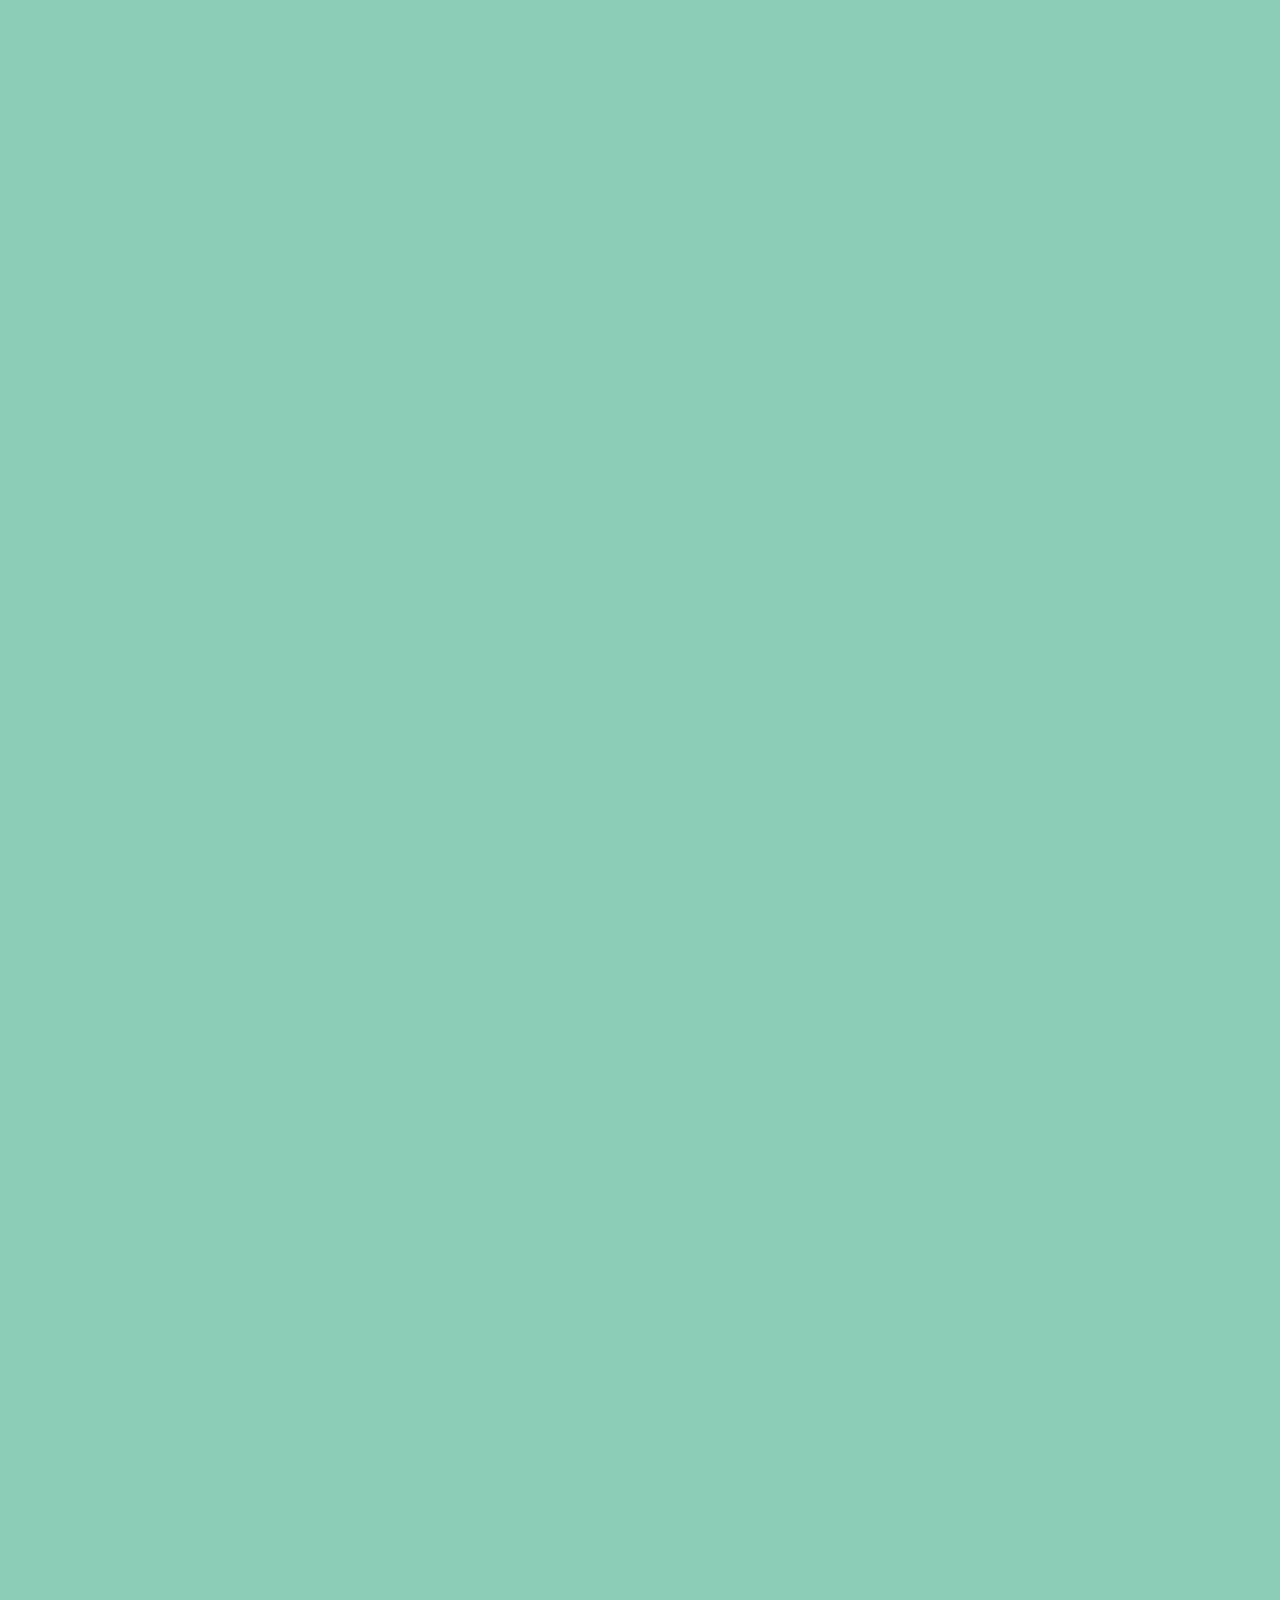
==== index.html @ 7b305b9e "Add files via upload" ====
<!DOCTYPE html>
<html lang="es">
<head>
  <meta charset="UTF-8">
  <meta name="viewport" content="width=device-width, initial-scale=1.0">
  <title>Té Quiero Pastelería</title>
  <meta name="description" content="Té Quiero Pastelería. Tortas, facturas y pastelería artesanal. Mirá nuestro menú, visitanos o escribinos por WhatsApp.">
  <meta name="theme-color" content="#8CCDB7">

  <!-- Estilos -->
  <link rel="stylesheet" href="css/styles.css">
</head>
<body>

  <!-- ======================================================
       INTRO: video del logo (se reproduce en cada carga)
       ====================================================== -->
  <div class="intro" id="intro" aria-hidden="true">
    <video class="intro__video" id="introVideo" muted playsinline preload="auto">
      <source src="assets/intro.mp4" type="video/mp4">
    </video>
  </div>

  <!-- ======================================================
       HEADER
       ====================================================== -->
  <header class="site-header" id="siteHeader">
    <div class="container site-header__inner">
      <a href="index.html" class="site-header__logo" aria-label="Té Quiero Pastelería, ir al inicio">
        <img src="assets/logo-header.png" alt="Té Quiero Pastelería">
      </a>

      <button class="nav-toggle" id="navToggle" aria-expanded="false" aria-controls="siteNav" aria-label="Abrir menú">
        <span class="nav-toggle__bar"></span>
        <span class="nav-toggle__bar"></span>
        <span class="nav-toggle__bar"></span>
      </button>

      <nav class="site-nav" id="siteNav" aria-label="Principal">
        <ul class="site-nav__list">
          <li><a href="index.html" class="site-nav__link">Inicio</a></li>
          <li><a href="menu.html" class="site-nav__link">Menú</a></li>
          <li><a href="#info" class="site-nav__link">Info</a></li>
          <li><a href="#ubicacion" class="site-nav__link">Ubicación</a></li>
          <li><a href="#contacto" class="site-nav__link">Contacto</a></li>
        </ul>
      </nav>
    </div>
  </header>

  <main>

    <!-- ======================================================
         INICIO
         ====================================================== -->
    <section class="hero reveal" id="inicio">
      <div class="container hero__inner">
        <img class="hero__logo" src="assets/logo-header.png" alt="Té Quiero Pastelería">
        <p class="hero__text">
          [Frase de bienvenida o slogan de la pastelería]
        </p>
        <div class="hero__actions">
          <a class="btn btn--primary" href="menu.html">Ver menú</a>
          <a class="btn btn--ghost" href="https://wa.me/5491136860671" target="_blank" rel="noopener">
            Pedí por WhatsApp
          </a>
        </div>
      </div>
    </section>

    <!-- ======================================================
         INFO
         ====================================================== -->
    <section class="section reveal" id="info">
      <div class="container">
        <h2 class="section__title">[Título de la sección Info]</h2>
        <p class="section__text">
          [Texto descriptivo: qué hacen, especialidades, historia.]
        </p>

        <div class="schedule">
          <h3 class="schedule__title">Horarios</h3>
          <ul class="schedule__list">
            <li><span>Lunes a viernes</span><span>[00:00 a 00:00]</span></li>
            <li><span>Sábados</span><span>[00:00 a 00:00]</span></li>
            <li><span>Domingos</span><span>[00:00 a 00:00]</span></li>
          </ul>
        </div>
      </div>
    </section>

    <!-- ======================================================
         UBICACIÓN
         ====================================================== -->
    <section class="section section--alt reveal" id="ubicacion">
      <div class="container">
        <h2 class="section__title">Ubicación</h2>
        <p class="section__text">
          [Dirección escrita, por ejemplo: Calle 000, Quilmes, Buenos Aires]
        </p>
        <a class="btn btn--primary"
           href="https://www.google.com/maps/place/T%C3%A9+Quiero/@-34.8067363,-58.2784819,16.75z/data=!3m1!5s0x95a329601a4ecad9:0x8eed13e575cde13f!4m14!1m7!3m6!1s0x95a3295f7c7ccfc9:0x5fe5d638825499c7!2sRojo+Bar!8m2!3d-34.8037948!4d-58.280502!16s%2Fg%2F1yfdr06fd!3m5!1s0x95a329601c0f245d:0x686f7a192fe13fee!8m2!3d-34.8077869!4d-58.2797511!16s%2Fg%2F11b88ljzsv?entry=ttu&g_ep=EgoyMDI2MTAxMy4wIKXMDSoASAFQAw%3D%3D"
           target="_blank" rel="noopener">
          Cómo llegar
        </a>
      </div>
    </section>

    <!-- ======================================================
         CONTACTO
         ====================================================== -->
    <section class="section reveal" id="contacto">
      <div class="container">
        <h2 class="section__title">Contacto</h2>
        <div class="contact">
          <a class="contact__item" href="https://wa.me/5491136860671" target="_blank" rel="noopener">
            <span class="contact__label">WhatsApp</span>
            <span class="contact__value">+54 9 11 3686-0671</span>
          </a>
          <a class="contact__item" href="https://www.instagram.com/tequieropasteleria" target="_blank" rel="noopener">
            <span class="contact__label">Instagram</span>
            <span class="contact__value">@tequieropasteleria</span>
          </a>
        </div>
      </div>
    </section>

  </main>

  <!-- ======================================================
       FOOTER
       ====================================================== -->
  <footer class="site-footer">
    <div class="container site-footer__inner">
      <img class="site-footer__logo" src="assets/logo-header.png" alt="Té Quiero Pastelería">
      <p class="site-footer__text">&copy; <span id="year"></span> Té Quiero Pastelería. Todos los derechos reservados.</p>
    </div>
  </footer>

  <!-- Intro, header, revelado y menú móvil -->
  <script src="js/main.js"></script>
</body>
</html>
---- css/styles.css ----
/* =========================================================
   Té Quiero Pastelería - Estilos
   ========================================================= */

/* ---------- Variables ---------- */
:root {
  --color-bg: #8CCDB7;          /* verde menta (aprox. de la paleta, ajustar) */
  --color-bg-alt: #80BCA8;     /* variante más oscura para secciones alternas */
  --color-text: #FFFFFF;
  --color-text-soft: rgba(255, 255, 255, 0.85);
  --color-accent: #FFFFFF;
  --color-shadow: rgba(0, 0, 0, 0.12);

  --font-base: "Helvetica Neue", Helvetica, Arial, sans-serif;

  --radius: 14px;
  --container: 1100px;
  --header-h: 84px;

  --ease: cubic-bezier(0.22, 0.61, 0.36, 1);
}

/* ---------- Base ---------- */
*,
*::before,
*::after {
  box-sizing: border-box;
}

html {
  scroll-behavior: smooth;
  -webkit-text-size-adjust: 100%;
}

/* Mientras corre la intro, no se puede scrollear */
html.is-loading,
html.is-loading body {
  overflow: hidden;
  height: 100%;
}

body {
  margin: 0;
  font-family: var(--font-base);
  font-size: 1rem;
  line-height: 1.6;
  color: var(--color-text);
  background-color: var(--color-bg);
  -webkit-font-smoothing: antialiased;
}

img {
  display: block;
  max-width: 100%;
  height: auto;
}

a {
  color: inherit;
}

h1, h2, h3 {
  margin: 0 0 0.5em;
  line-height: 1.2;
  font-weight: 600;
}

p {
  margin: 0 0 1em;
}

.container {
  width: 100%;
  max-width: var(--container);
  margin: 0 auto;
  padding: 0 24px;
}

/* ---------- Intro (video del logo) ---------- */
.intro {
  position: fixed;
  inset: 0;
  z-index: 1000;
  display: flex;
  align-items: center;
  justify-content: center;
  background-color: var(--color-bg);   /* mismo color que el video */
  transition: opacity 0.8s var(--ease), visibility 0.8s;
}

.intro--hidden {
  opacity: 0;
  visibility: hidden;
  pointer-events: none;
}

.intro__video {
  width: 100%;
  height: 100%;
  object-fit: contain;     /* no recorta el logo en ningún celular */
  display: block;
}

/* ---------- Header ---------- */
.site-header {
  position: fixed;
  top: 0;
  left: 0;
  right: 0;
  z-index: 100;
  height: var(--header-h);
  background-color: rgba(140, 205, 183, 0.92);
  backdrop-filter: blur(6px);
  -webkit-backdrop-filter: blur(6px);
  transition: box-shadow 0.3s var(--ease);
  opacity: 0;
  transform: translateY(-100%);
  transition: opacity 0.6s var(--ease), transform 0.6s var(--ease), box-shadow 0.3s var(--ease);
}

.site-header.is-visible {
  opacity: 1;
  transform: translateY(0);
}

.site-header.is-scrolled {
  box-shadow: 0 2px 16px var(--color-shadow);
}

.site-header__inner {
  height: 100%;
  display: flex;
  align-items: center;
  justify-content: space-between;
}

.site-header__logo img {
  height: 48px;
  width: auto;
}

/* ---------- Navegación ---------- */
.site-nav__list {
  list-style: none;
  margin: 0;
  padding: 0;
  display: flex;
  gap: 28px;
}

.site-nav__link {
  text-decoration: none;
  font-weight: 500;
  letter-spacing: 0.04em;
  padding: 6px 0;
  position: relative;
}

.site-nav__link::after {
  content: "";
  position: absolute;
  left: 0;
  bottom: 0;
  width: 0;
  height: 2px;
  background: var(--color-accent);
  transition: width 0.3s var(--ease);
}

.site-nav__link:hover::after,
.site-nav__link:focus-visible::after {
  width: 100%;
}

/* Botón hamburguesa (oculto en desktop) */
.nav-toggle {
  display: none;
  background: none;
  border: 0;
  padding: 8px;
  cursor: pointer;
  flex-direction: column;
  gap: 5px;
}

.nav-toggle__bar {
  display: block;
  width: 26px;
  height: 2px;
  background: var(--color-text);
  transition: transform 0.3s var(--ease), opacity 0.3s var(--ease);
}

.nav-toggle[aria-expanded="true"] .nav-toggle__bar:nth-child(1) {
  transform: translateY(7px) rotate(45deg);
}
.nav-toggle[aria-expanded="true"] .nav-toggle__bar:nth-child(2) {
  opacity: 0;
}
.nav-toggle[aria-expanded="true"] .nav-toggle__bar:nth-child(3) {
  transform: translateY(-7px) rotate(-45deg);
}

/* ---------- Main ---------- */
main {
  padding-top: var(--header-h);
}

/* ---------- Hero ---------- */
.hero {
  min-height: calc(100vh - var(--header-h));
  display: flex;
  align-items: center;
  justify-content: center;
  text-align: center;
  padding: 60px 0;
}

.hero__inner {
  display: flex;
  flex-direction: column;
  align-items: center;
  gap: 24px;
}

.hero__logo {
  width: min(560px, 85vw);
  height: auto;
}

.hero__text {
  font-size: 1.2rem;
  color: var(--color-text-soft);
  max-width: 540px;
  margin: 0;
}

.hero__actions {
  display: flex;
  flex-wrap: wrap;
  justify-content: center;
  gap: 14px;
  margin-top: 8px;
}

/* ---------- Botones ---------- */
.btn {
  display: inline-block;
  padding: 14px 28px;
  border-radius: 999px;
  font-weight: 600;
  letter-spacing: 0.03em;
  text-decoration: none;
  transition: transform 0.2s var(--ease), background-color 0.2s var(--ease), color 0.2s var(--ease);
}

.btn:hover,
.btn:focus-visible {
  transform: translateY(-2px);
}

.btn--primary {
  background-color: var(--color-text);
  color: var(--color-bg-alt);
  box-shadow: 0 6px 18px var(--color-shadow);
}

.btn--ghost {
  border: 2px solid var(--color-text);
  color: var(--color-text);
}

.btn--ghost:hover,
.btn--ghost:focus-visible {
  background-color: var(--color-text);
  color: var(--color-bg-alt);
}

/* ---------- Secciones ---------- */
.section {
  padding: 96px 0;
  text-align: center;
}

.section--alt {
  background-color: var(--color-bg-alt);
}

.section__title {
  font-size: clamp(1.9rem, 4vw, 2.6rem);
  letter-spacing: 0.02em;
}

.section__text {
  max-width: 640px;
  margin: 0 auto 40px;
  color: var(--color-text-soft);
  font-size: 1.1rem;
}

/* ---------- Cards ---------- */
.cards {
  display: grid;
  grid-template-columns: repeat(auto-fit, minmax(240px, 1fr));
  gap: 24px;
  margin-bottom: 64px;
}

.card {
  background-color: rgba(255, 255, 255, 0.14);
  border: 1px solid rgba(255, 255, 255, 0.35);
  border-radius: var(--radius);
  padding: 32px 24px;
  text-align: left;
  transition: transform 0.3s var(--ease), background-color 0.3s var(--ease);
}

.card:hover {
  transform: translateY(-4px);
  background-color: rgba(255, 255, 255, 0.22);
}

.card__title {
  font-size: 1.25rem;
}

.card__text {
  margin: 0;
  color: var(--color-text-soft);
}

/* ---------- Horarios ---------- */
.schedule {
  max-width: 460px;
  margin: 0 auto;
}

.schedule__title {
  font-size: 1.4rem;
  margin-bottom: 16px;
}

.schedule__list {
  list-style: none;
  margin: 0;
  padding: 0;
  border-top: 1px solid rgba(255, 255, 255, 0.4);
}

.schedule__list li {
  display: flex;
  justify-content: space-between;
  gap: 16px;
  padding: 12px 0;
  border-bottom: 1px solid rgba(255, 255, 255, 0.4);
}

/* ---------- Contacto ---------- */
.contact {
  display: flex;
  flex-wrap: wrap;
  justify-content: center;
  gap: 20px;
}

.contact__item {
  display: flex;
  flex-direction: column;
  min-width: 240px;
  padding: 24px 32px;
  border-radius: var(--radius);
  background-color: var(--color-text);
  color: var(--color-bg-alt);
  text-decoration: none;
  box-shadow: 0 6px 18px var(--color-shadow);
  transition: transform 0.2s var(--ease);
}

.contact__item:hover,
.contact__item:focus-visible {
  transform: translateY(-3px);
}

.contact__label {
  font-size: 0.8rem;
  letter-spacing: 0.15em;
  text-transform: uppercase;
  opacity: 0.7;
}

.contact__value {
  font-size: 1.15rem;
  font-weight: 600;
}

/* ---------- Footer ---------- */
.site-footer {
  padding: 48px 0;
  background-color: var(--color-bg-alt);
  text-align: center;
}

.site-footer__inner {
  display: flex;
  flex-direction: column;
  align-items: center;
  gap: 16px;
}

.site-footer__logo {
  width: 180px;
  height: auto;
}

.site-footer__text {
  margin: 0;
  font-size: 0.9rem;
  color: var(--color-text-soft);
}

/* ---------- Revelado al scrollear ---------- */
.reveal {
  opacity: 0;
  transform: translateY(28px);
  transition: opacity 0.8s var(--ease), transform 0.8s var(--ease);
}

.reveal.is-visible {
  opacity: 1;
  transform: translateY(0);
}

/* ---------- Responsive ---------- */
@media (max-width: 820px) {
  .nav-toggle {
    display: flex;
  }

  .site-nav {
    position: absolute;
    top: var(--header-h);
    left: 0;
    right: 0;
    background-color: var(--color-bg-alt);
    box-shadow: 0 10px 24px var(--color-shadow);
    max-height: 0;
    overflow: hidden;
    transition: max-height 0.4s var(--ease);
  }

  .site-nav.is-open {
    max-height: 320px;
  }

  .site-nav__list {
    flex-direction: column;
    gap: 0;
    padding: 8px 0;
  }

  .site-nav__link {
    display: block;
    padding: 16px 24px;
  }

  .site-nav__link::after {
    display: none;
  }
}

@media (max-width: 600px) {
  :root {
    --header-h: 72px;
  }

  .site-header__logo img {
    height: 40px;
  }

  .section {
    padding: 72px 0;
  }

  .hero__text {
    font-size: 1.05rem;
  }

  .schedule__list li {
    font-size: 0.95rem;
  }
}

/* ---------- Movimiento reducido ---------- */
@media (prefers-reduced-motion: reduce) {
  html {
    scroll-behavior: auto;
  }

  *,
  *::before,
  *::after {
    transition-duration: 0.01ms !important;
    animation-duration: 0.01ms !important;
  }
}
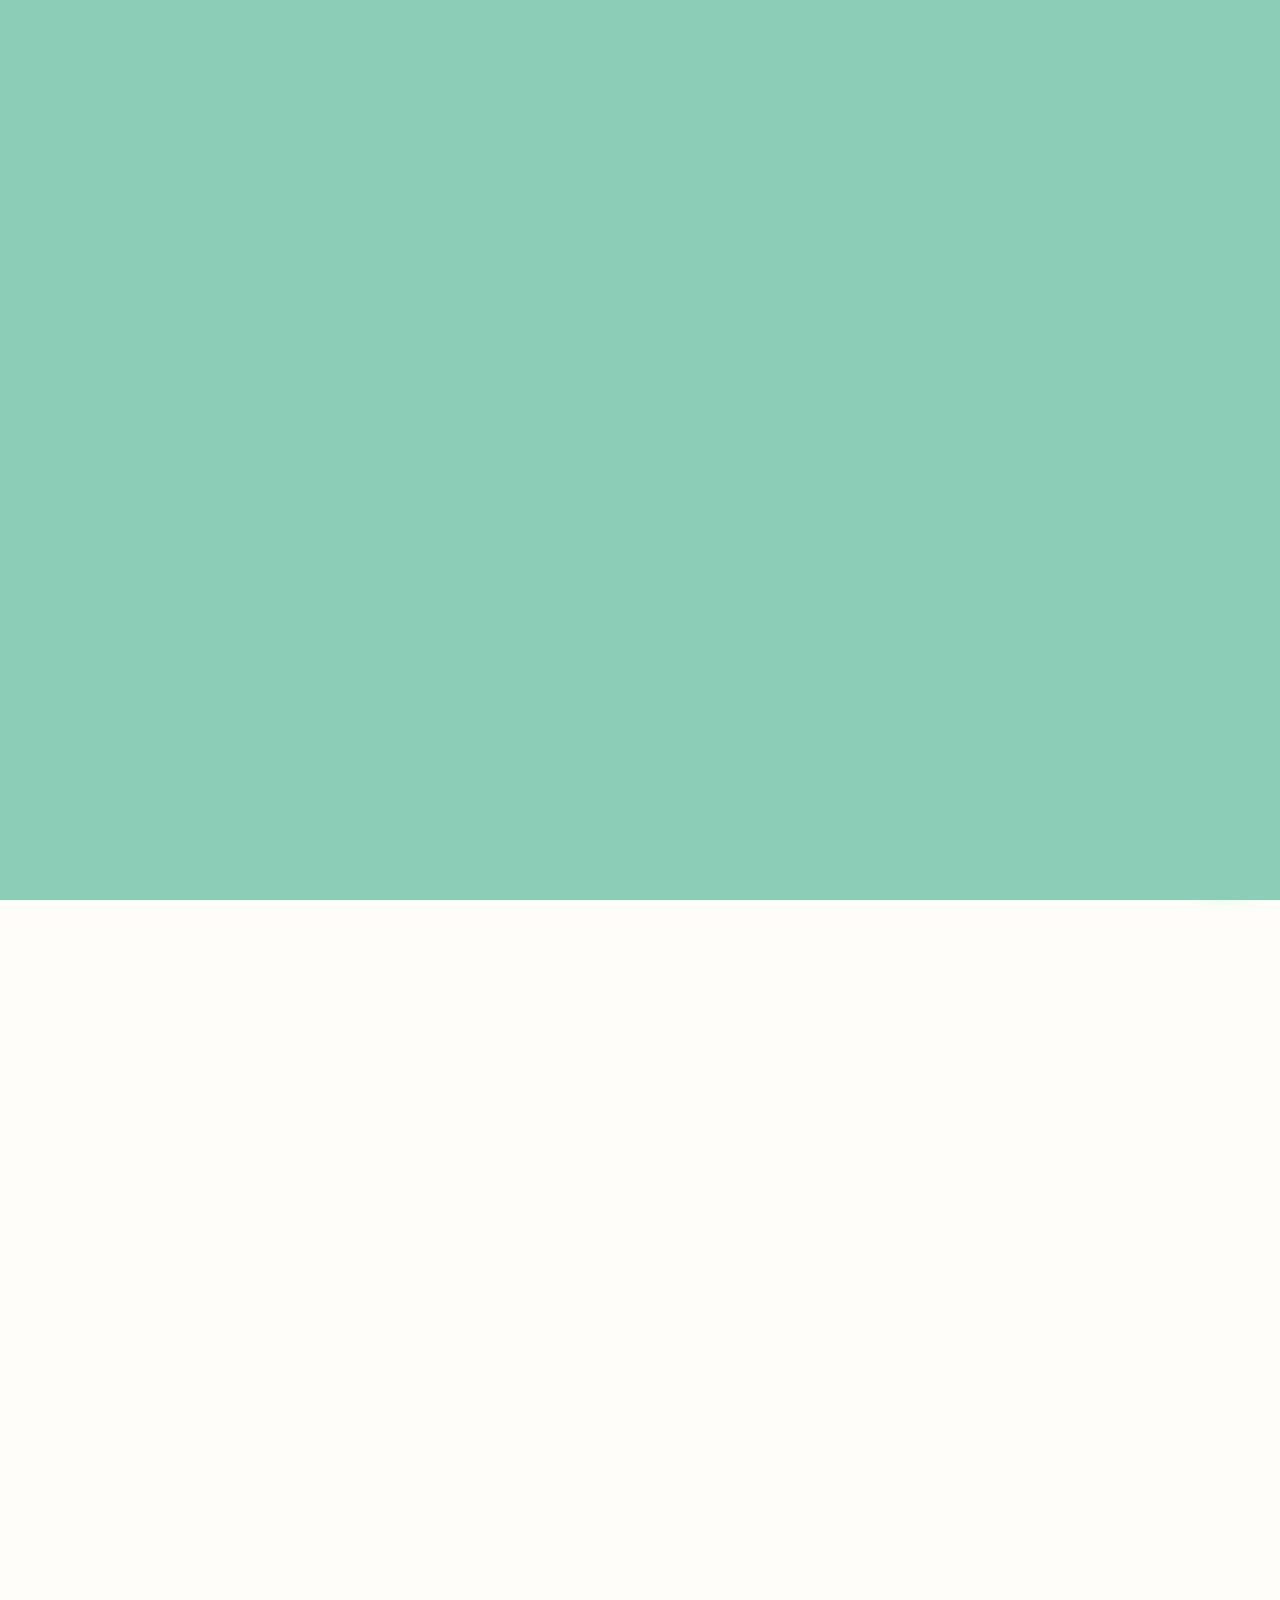
==== commit 578c85e0: "Add files via upload" ====
--- a/index.html
+++ b/index.html
@@ -3,9 +3,14 @@
 <head>
   <meta charset="UTF-8">
   <meta name="viewport" content="width=device-width, initial-scale=1.0">
-  <title>Té Quiero Pastelería</title>
-  <meta name="description" content="Té Quiero Pastelería. Tortas, facturas y pastelería artesanal. Mirá nuestro menú, visitanos o escribinos por WhatsApp.">
-  <meta name="theme-color" content="#8CCDB7">
+  <title>Té Quiero Pastelería y Cafetería | Florencio Varela</title>
+  <meta name="description" content="Té Quiero, pastelería y cafetería de autor en Calle 25 de Mayo 3066, Florencio Varela. Mirá nuestro menú, horarios y cómo llegar.">
+  <meta name="theme-color" content="#faf7f2">
+
+  <!-- Tipografías: Playfair Display (títulos) e Inter (textos y precios) -->
+  <link rel="preconnect" href="https://fonts.googleapis.com">
+  <link rel="preconnect" href="https://fonts.gstatic.com" crossorigin>
+  <link href="https://fonts.googleapis.com/css2?family=Inter:wght@400;500;600;700&family=Playfair+Display:ital,wght@0,500;0,600;1,500&display=swap" rel="stylesheet">
 
   <!-- Estilos -->
   <link rel="stylesheet" href="css/styles.css">
@@ -27,7 +32,7 @@
   <header class="site-header" id="siteHeader">
     <div class="container site-header__inner">
       <a href="index.html" class="site-header__logo" aria-label="Té Quiero Pastelería, ir al inicio">
-        <img src="assets/logo-header.png" alt="Té Quiero Pastelería">
+        <img src="assets/logo-white.png" alt="Té Quiero Pastelería">
       </a>
 
       <button class="nav-toggle" id="navToggle" aria-expanded="false" aria-controls="siteNav" aria-label="Abrir menú">
@@ -38,9 +43,9 @@
 
       <nav class="site-nav" id="siteNav" aria-label="Principal">
         <ul class="site-nav__list">
-          <li><a href="index.html" class="site-nav__link">Inicio</a></li>
+          <li><a href="index.html" class="site-nav__link" aria-current="page">Inicio</a></li>
           <li><a href="menu.html" class="site-nav__link">Menú</a></li>
-          <li><a href="#info" class="site-nav__link">Info</a></li>
+          <li><a href="#info" class="site-nav__link">Horarios</a></li>
           <li><a href="#ubicacion" class="site-nav__link">Ubicación</a></li>
           <li><a href="#contacto" class="site-nav__link">Contacto</a></li>
         </ul>
@@ -55,10 +60,8 @@
          ====================================================== -->
     <section class="hero reveal" id="inicio">
       <div class="container hero__inner">
-        <img class="hero__logo" src="assets/logo-header.png" alt="Té Quiero Pastelería">
-        <p class="hero__text">
-          [Frase de bienvenida o slogan de la pastelería]
-        </p>
+        <img class="hero__logo" src="assets/logo-white.png" alt="Té Quiero Pastelería">
+        <p class="hero__text">Hecho a mano, todos los días</p>
         <div class="hero__actions">
           <a class="btn btn--primary" href="menu.html">Ver menú</a>
           <a class="btn btn--ghost" href="https://wa.me/5491136860671" target="_blank" rel="noopener">
@@ -69,21 +72,21 @@
     </section>
 
     <!-- ======================================================
-         INFO
+         HORARIOS
          ====================================================== -->
-    <section class="section reveal" id="info">
+    <section class="section section--alt reveal" id="info">
       <div class="container">
-        <h2 class="section__title">[Título de la sección Info]</h2>
+        <span class="section__kicker">Visitanos</span>
+        <h2 class="section__title">Te esperamos</h2>
         <p class="section__text">
-          [Texto descriptivo: qué hacen, especialidades, historia.]
+          Pastelería y cafetería de autor en Florencio Varela.
         </p>
 
         <div class="schedule">
           <h3 class="schedule__title">Horarios</h3>
           <ul class="schedule__list">
-            <li><span>Lunes a viernes</span><span>[00:00 a 00:00]</span></li>
-            <li><span>Sábados</span><span>[00:00 a 00:00]</span></li>
-            <li><span>Domingos</span><span>[00:00 a 00:00]</span></li>
+            <li><span>Lunes a sábado</span><span>9 a 21 hs</span></li>
+            <li><span>Domingos</span><span>16 a 21 hs</span></li>
           </ul>
         </div>
       </div>
@@ -92,12 +95,24 @@
     <!-- ======================================================
          UBICACIÓN
          ====================================================== -->
-    <section class="section section--alt reveal" id="ubicacion">
+    <section class="section reveal" id="ubicacion">
       <div class="container">
-        <h2 class="section__title">Ubicación</h2>
-        <p class="section__text">
-          [Dirección escrita, por ejemplo: Calle 000, Quilmes, Buenos Aires]
+        <span class="section__kicker">Ubicación</span>
+        <h2 class="section__title">Dónde estamos</h2>
+        <p class="section__text direccion-texto">
+          <span class="direccion">Calle 25 de Mayo 3066</span><br>
+          Florencio Varela, Buenos Aires, Argentina
         </p>
+
+        <div class="map">
+          <iframe
+            src="https://www.google.com/maps/place/T%C3%A9+Quiero/@-34.8067363,-58.2784819,16.75z/data=!3m1!5s0x95a329601a4ecad9:0x8eed13e575cde13f!4m14!1m7!3m6!1s0x95a3295f7c7ccfc9:0x5fe5d638825499c7!2sRojo+Bar!8m2!3d-34.8037948!4d-58.280502!16s%2Fg%2F1yfdr06fd!3m5!1s0x95a329601c0f245d:0x686f7a192fe13fee!8m2!3d-34.8077869!4d-58.2797511!16s%2Fg%2F11b88ljzsv?entry=ttu&g_ep=EgoyMDI2MTAxMy4wIKXMDSoASAFQAw%3D%3D"
+            title="Mapa de Té Quiero Pastelería"
+            loading="lazy"
+            referrerpolicy="no-referrer-when-downgrade"
+            allowfullscreen></iframe>
+        </div>
+
         <a class="btn btn--primary"
            href="https://www.google.com/maps/place/T%C3%A9+Quiero/@-34.8067363,-58.2784819,16.75z/data=!3m1!5s0x95a329601a4ecad9:0x8eed13e575cde13f!4m14!1m7!3m6!1s0x95a3295f7c7ccfc9:0x5fe5d638825499c7!2sRojo+Bar!8m2!3d-34.8037948!4d-58.280502!16s%2Fg%2F1yfdr06fd!3m5!1s0x95a329601c0f245d:0x686f7a192fe13fee!8m2!3d-34.8077869!4d-58.2797511!16s%2Fg%2F11b88ljzsv?entry=ttu&g_ep=EgoyMDI2MTAxMy4wIKXMDSoASAFQAw%3D%3D"
            target="_blank" rel="noopener">
@@ -109,15 +124,23 @@
     <!-- ======================================================
          CONTACTO
          ====================================================== -->
-    <section class="section reveal" id="contacto">
+    <section class="section section--mint reveal" id="contacto">
       <div class="container">
+        <span class="section__kicker">Hablemos</span>
         <h2 class="section__title">Contacto</h2>
+        <p class="section__text">
+          Escribinos para pedidos o consultas.
+        </p>
         <div class="contact">
-          <a class="contact__item" href="https://wa.me/5491136860671" target="_blank" rel="noopener">
+          <a class="contact__item contact__item--wsp" href="https://wa.me/5491136860671" target="_blank" rel="noopener">
             <span class="contact__label">WhatsApp</span>
             <span class="contact__value">+54 9 11 3686-0671</span>
           </a>
-          <a class="contact__item" href="https://www.instagram.com/tequieropasteleria" target="_blank" rel="noopener">
+          <a class="contact__item" href="tel:+541139779762">
+            <span class="contact__label">Teléfono fijo</span>
+            <span class="contact__value">3977-9762</span>
+          </a>
+          <a class="contact__item" href="https://www.instagram.com/tequieropasteleria?igsh=MWNyOG1oaXk3Mml3Zw%3D%3D" target="_blank" rel="noopener">
             <span class="contact__label">Instagram</span>
             <span class="contact__value">@tequieropasteleria</span>
           </a>
@@ -132,10 +155,16 @@
        ====================================================== -->
   <footer class="site-footer">
     <div class="container site-footer__inner">
-      <img class="site-footer__logo" src="assets/logo-header.png" alt="Té Quiero Pastelería">
+      <img class="site-footer__logo" src="assets/logo-white.png" alt="Té Quiero Pastelería">
       <p class="site-footer__text">&copy; <span id="year"></span> Té Quiero Pastelería. Todos los derechos reservados.</p>
     </div>
   </footer>
+
+  <!-- Botón flotante de WhatsApp -->
+  <a class="wsp-flotante" href="https://wa.me/5491136860671" target="_blank" rel="noopener" aria-label="Escribinos por WhatsApp">
+    <svg viewBox="0 0 448 512" aria-hidden="true"><path d="M380.9 97.1C339 55.1 283.2 32 223.9 32c-122.4 0-222 99.6-222 222 0 39.1 10.2 77.3 29.6 111L0 480l117.7-30.9c32.4 17.7 68.9 27 106.1 27h.1c122.3 0 224.1-99.6 224.1-222 0-59.3-25.2-115-67.1-157zm-157 341.6c-33.2 0-65.7-8.9-94-25.7l-6.7-4-69.8 18.3L72 359.2l-4.4-7c-18.5-29.4-28.2-63.3-28.2-98.2 0-101.7 82.8-184.5 184.6-184.5 49.3 0 95.6 19.2 130.4 54.1 34.8 34.9 56.2 81.2 56.1 130.5 0 101.8-84.9 184.6-186.6 184.6zm101.2-138.2c-5.5-2.8-32.8-16.2-37.9-18-5.1-1.9-8.8-2.8-12.5 2.8-3.7 5.6-14.3 18-17.6 21.8-3.2 3.7-6.5 4.2-12 1.4-32.6-16.3-54-29.1-75.5-66-5.7-9.8 5.7-9.1 16.3-30.3 1.8-3.7.9-6.9-.5-9.7-1.4-2.8-12.5-30.1-17.1-41.2-4.5-10.8-9.1-9.3-12.5-9.5-3.2-.2-6.9-.2-10.6-.2-3.7 0-9.7 1.4-14.8 6.9-5.1 5.6-19.4 19-19.4 46.3 0 27.3 19.9 53.7 22.6 57.4 2.8 3.7 39.1 59.7 94.8 83.8 35.2 15.2 49 16.5 66.6 13.9 10.7-1.6 32.8-13.4 37.4-26.4 4.6-13 4.6-24.1 3.2-26.4-1.3-2.5-5-3.9-10.5-6.6z"/></svg>
+    <span class="wsp-flotante__burbuja">¿Pedidos? Escribinos</span>
+  </a>
 
   <!-- Intro, header, revelado y menú móvil -->
   <script src="js/main.js"></script>
--- a/css/styles.css
+++ b/css/styles.css
@@ -1,23 +1,37 @@
 /* =========================================================
-   Té Quiero Pastelería - Estilos
+   Té Quiero Pastelería - Estilos generales
+   Color principal: verde menta #8CCDB7
+   Tipografías: Playfair Display (títulos) + Inter (textos y precios)
    ========================================================= */
 
 /* ---------- Variables ---------- */
 :root {
-  --color-bg: #8CCDB7;          /* verde menta (aprox. de la paleta, ajustar) */
-  --color-bg-alt: #80BCA8;     /* variante más oscura para secciones alternas */
-  --color-text: #FFFFFF;
-  --color-text-soft: rgba(255, 255, 255, 0.85);
-  --color-accent: #FFFFFF;
-  --color-shadow: rgba(0, 0, 0, 0.12);
-
-  --font-base: "Helvetica Neue", Helvetica, Arial, sans-serif;
-
-  --radius: 14px;
-  --container: 1100px;
+  --mint: #8CCDB7;
+  --mint-claro: #C9EBDD;
+  --mint-suave: #E6F6EF;
+  --mint-oscuro: #5FA98E;
+  --cream: #FFFDF9;
+  --rosa: #E5A9A9;
+  --rosa-suave: #F7DADA;
+  --texto: #212121;
+  --texto-suave: #3F4A46;
+  --blanco: #FFFFFF;
+  --whatsapp: #25D366;
+  --whatsapp-oscuro: #1DA851;
+
+  --intro-bg: #8CCDB7;   /* igual al fondo del video del logo: no cambiar */
+
+  --font-titulo: "Playfair Display", Georgia, serif;
+  --font-texto: "Inter", system-ui, -apple-system, "Segoe UI", Roboto, sans-serif;
+
+  --radius: 22px;
+  --container: 1120px;
   --header-h: 84px;
+  --sombra: 0 14px 34px rgba(33, 33, 33, 0.10);
+  --sombra-suave: 0 6px 18px rgba(33, 33, 33, 0.08);
 
   --ease: cubic-bezier(0.22, 0.61, 0.36, 1);
+  --ease-rebote: cubic-bezier(0.34, 1.56, 0.64, 1);
 }
 
 /* ---------- Base ---------- */
@@ -32,7 +46,6 @@
   -webkit-text-size-adjust: 100%;
 }
 
-/* Mientras corre la intro, no se puede scrollear */
 html.is-loading,
 html.is-loading body {
   overflow: hidden;
@@ -41,12 +54,13 @@
 
 body {
   margin: 0;
-  font-family: var(--font-base);
+  font-family: var(--font-texto);
   font-size: 1rem;
-  line-height: 1.6;
-  color: var(--color-text);
-  background-color: var(--color-bg);
+  line-height: 1.65;
+  color: var(--texto);
+  background-color: var(--cream);
   -webkit-font-smoothing: antialiased;
+  overflow-x: hidden;
 }
 
 img {
@@ -61,8 +75,10 @@
 
 h1, h2, h3 {
   margin: 0 0 0.5em;
-  line-height: 1.2;
+  line-height: 1.15;
+  font-family: var(--font-titulo);
   font-weight: 600;
+  color: var(--texto);
 }
 
 p {
@@ -84,7 +100,7 @@
   display: flex;
   align-items: center;
   justify-content: center;
-  background-color: var(--color-bg);   /* mismo color que el video */
+  background-color: var(--intro-bg);
   transition: opacity 0.8s var(--ease), visibility 0.8s;
 }
 
@@ -97,7 +113,7 @@
 .intro__video {
   width: 100%;
   height: 100%;
-  object-fit: contain;     /* no recorta el logo en ningún celular */
+  object-fit: contain;
   display: block;
 }
 
@@ -109,13 +125,11 @@
   right: 0;
   z-index: 100;
   height: var(--header-h);
-  background-color: rgba(140, 205, 183, 0.92);
-  backdrop-filter: blur(6px);
-  -webkit-backdrop-filter: blur(6px);
-  transition: box-shadow 0.3s var(--ease);
+  background-color: var(--mint);
+  border-bottom: 1px solid transparent;
   opacity: 0;
   transform: translateY(-100%);
-  transition: opacity 0.6s var(--ease), transform 0.6s var(--ease), box-shadow 0.3s var(--ease);
+  transition: opacity 0.6s var(--ease), transform 0.6s var(--ease), box-shadow 0.3s var(--ease), background-color 0.3s var(--ease);
 }
 
 .site-header.is-visible {
@@ -124,7 +138,7 @@
 }
 
 .site-header.is-scrolled {
-  box-shadow: 0 2px 16px var(--color-shadow);
+  box-shadow: 0 8px 24px rgba(33, 33, 33, 0.12);
 }
 
 .site-header__inner {
@@ -135,8 +149,13 @@
 }
 
 .site-header__logo img {
-  height: 48px;
+  height: 50px;
   width: auto;
+  transition: transform 0.4s var(--ease-rebote);
+}
+
+.site-header__logo:hover img {
+  transform: rotate(-3deg) scale(1.05);
 }
 
 /* ---------- Navegación ---------- */
@@ -145,31 +164,30 @@
   margin: 0;
   padding: 0;
   display: flex;
-  gap: 28px;
+  gap: 8px;
 }
 
 .site-nav__link {
+  display: inline-block;
   text-decoration: none;
-  font-weight: 500;
-  letter-spacing: 0.04em;
-  padding: 6px 0;
+  font-weight: 600;
+  font-size: 0.92rem;
+  letter-spacing: 0.02em;
+  color: var(--texto);
+  padding: 8px 16px;
+  border-radius: 999px;
   position: relative;
-}
-
-.site-nav__link::after {
-  content: "";
-  position: absolute;
-  left: 0;
-  bottom: 0;
-  width: 0;
-  height: 2px;
-  background: var(--color-accent);
-  transition: width 0.3s var(--ease);
-}
-
-.site-nav__link:hover::after,
-.site-nav__link:focus-visible::after {
-  width: 100%;
+  transition: background-color 0.25s var(--ease), color 0.25s var(--ease);
+}
+
+.site-nav__link:hover,
+.site-nav__link:focus-visible,
+.site-nav__link[aria-current="page"] {
+  background-color: var(--blanco);
+}
+
+.site-nav__link[aria-current="page"] {
+  box-shadow: inset 0 0 0 2px var(--texto);
 }
 
 /* Botón hamburguesa (oculto en desktop) */
@@ -187,7 +205,8 @@
   display: block;
   width: 26px;
   height: 2px;
-  background: var(--color-text);
+  border-radius: 2px;
+  background: var(--texto);
   transition: transform 0.3s var(--ease), opacity 0.3s var(--ease);
 }
 
@@ -208,12 +227,46 @@
 
 /* ---------- Hero ---------- */
 .hero {
+  position: relative;
   min-height: calc(100vh - var(--header-h));
   display: flex;
   align-items: center;
   justify-content: center;
   text-align: center;
-  padding: 60px 0;
+  padding: 80px 0;
+  overflow: hidden;
+  background-color: var(--mint);
+  isolation: isolate;
+}
+
+/* Formas decorativas que flotan */
+.hero::before,
+.hero::after {
+  content: "";
+  position: absolute;
+  z-index: -1;
+  border-radius: 50%;
+  filter: blur(2px);
+  animation: deriva 14s ease-in-out infinite alternate;
+}
+
+.hero::before {
+  width: min(520px, 90vw);
+  height: min(520px, 90vw);
+  top: -160px;
+  left: -120px;
+  background: var(--mint-claro);
+  opacity: 0.8;
+}
+
+.hero::after {
+  width: min(440px, 80vw);
+  height: min(440px, 80vw);
+  bottom: -140px;
+  right: -100px;
+  background: var(--rosa-suave);
+  opacity: 0.9;
+  animation-delay: -6s;
 }
 
 .hero__inner {
@@ -224,15 +277,20 @@
 }
 
 .hero__logo {
-  width: min(560px, 85vw);
+  width: min(540px, 84vw);
   height: auto;
+  filter: drop-shadow(0 18px 30px rgba(33, 33, 33, 0.12));
+  animation: flotar 6s ease-in-out infinite, aparecer 1.2s var(--ease) both;
 }
 
 .hero__text {
-  font-size: 1.2rem;
-  color: var(--color-text-soft);
-  max-width: 540px;
+  font-family: var(--font-titulo);
+  font-style: italic;
+  font-size: clamp(1.25rem, 2.6vw, 1.6rem);
+  color: var(--texto);
+  max-width: 560px;
   margin: 0;
+  animation: aparecer 1.2s 0.3s var(--ease) both;
 }
 
 .hero__actions {
@@ -240,103 +298,136 @@
   flex-wrap: wrap;
   justify-content: center;
   gap: 14px;
-  margin-top: 8px;
+  margin-top: 10px;
+  animation: aparecer 1.2s 0.5s var(--ease) both;
 }
 
 /* ---------- Botones ---------- */
 .btn {
-  display: inline-block;
-  padding: 14px 28px;
+  position: relative;
+  display: inline-flex;
+  align-items: center;
+  gap: 8px;
+  padding: 15px 32px;
   border-radius: 999px;
+  font-family: var(--font-texto);
   font-weight: 600;
-  letter-spacing: 0.03em;
+  font-size: 0.96rem;
+  letter-spacing: 0.02em;
   text-decoration: none;
-  transition: transform 0.2s var(--ease), background-color 0.2s var(--ease), color 0.2s var(--ease);
+  overflow: hidden;
+  transition: transform 0.25s var(--ease-rebote), background-color 0.25s var(--ease), color 0.25s var(--ease), box-shadow 0.25s var(--ease);
 }
 
 .btn:hover,
 .btn:focus-visible {
-  transform: translateY(-2px);
+  transform: translateY(-3px);
 }
 
 .btn--primary {
-  background-color: var(--color-text);
-  color: var(--color-bg-alt);
-  box-shadow: 0 6px 18px var(--color-shadow);
+  background-color: var(--texto);
+  color: var(--blanco);
+  box-shadow: 0 10px 22px rgba(33, 33, 33, 0.22);
+}
+
+.btn--primary:hover,
+.btn--primary:focus-visible {
+  box-shadow: 0 14px 28px rgba(33, 33, 33, 0.28);
 }
 
 .btn--ghost {
-  border: 2px solid var(--color-text);
-  color: var(--color-text);
+  background-color: var(--blanco);
+  color: var(--texto);
+  box-shadow: var(--sombra-suave);
 }
 
 .btn--ghost:hover,
 .btn--ghost:focus-visible {
-  background-color: var(--color-text);
-  color: var(--color-bg-alt);
+  background-color: var(--cream);
+  box-shadow: var(--sombra);
+}
+
+/* Brillo que cruza el botón al pasar el mouse */
+.btn::after {
+  content: "";
+  position: absolute;
+  top: 0;
+  left: -75%;
+  width: 50%;
+  height: 100%;
+  background: linear-gradient(120deg, transparent, rgba(255, 255, 255, 0.45), transparent);
+  transform: skewX(-20deg);
+  transition: left 0.6s var(--ease);
+}
+
+.btn:hover::after {
+  left: 130%;
 }
 
 /* ---------- Secciones ---------- */
 .section {
-  padding: 96px 0;
+  position: relative;
+  padding: 110px 0;
   text-align: center;
 }
 
 .section--alt {
-  background-color: var(--color-bg-alt);
+  background-color: var(--mint-suave);
+}
+
+.section--mint {
+  background-color: var(--mint);
+}
+
+.section__kicker {
+  display: inline-block;
+  font-size: 0.78rem;
+  font-weight: 600;
+  letter-spacing: 0.22em;
+  text-transform: uppercase;
+  color: var(--texto-suave);
+  margin-bottom: 12px;
 }
 
 .section__title {
-  font-size: clamp(1.9rem, 4vw, 2.6rem);
-  letter-spacing: 0.02em;
+  font-size: clamp(2.1rem, 4.4vw, 3rem);
+  letter-spacing: 0.005em;
+}
+
+.section__title::after {
+  content: "";
+  display: block;
+  width: 64px;
+  height: 3px;
+  margin: 16px auto 0;
+  border-radius: 3px;
+  background: var(--rosa);
 }
 
 .section__text {
-  max-width: 640px;
-  margin: 0 auto 40px;
-  color: var(--color-text-soft);
-  font-size: 1.1rem;
-}
-
-/* ---------- Cards ---------- */
-.cards {
-  display: grid;
-  grid-template-columns: repeat(auto-fit, minmax(240px, 1fr));
-  gap: 24px;
-  margin-bottom: 64px;
-}
-
-.card {
-  background-color: rgba(255, 255, 255, 0.14);
-  border: 1px solid rgba(255, 255, 255, 0.35);
-  border-radius: var(--radius);
-  padding: 32px 24px;
-  text-align: left;
-  transition: transform 0.3s var(--ease), background-color 0.3s var(--ease);
-}
-
-.card:hover {
-  transform: translateY(-4px);
-  background-color: rgba(255, 255, 255, 0.22);
-}
-
-.card__title {
-  font-size: 1.25rem;
-}
-
-.card__text {
-  margin: 0;
-  color: var(--color-text-soft);
+  max-width: 620px;
+  margin: 26px auto 44px;
+  color: var(--texto-suave);
+  font-size: 1.08rem;
 }
 
 /* ---------- Horarios ---------- */
 .schedule {
-  max-width: 460px;
+  max-width: 500px;
   margin: 0 auto;
+  background: var(--blanco);
+  border-radius: var(--radius);
+  padding: 32px 36px;
+  box-shadow: var(--sombra);
+  transition: transform 0.4s var(--ease);
+}
+
+.schedule:hover {
+  transform: translateY(-4px);
 }
 
 .schedule__title {
-  font-size: 1.4rem;
+  font-size: 1.6rem;
   margin-bottom: 16px;
 }
 
@@ -344,15 +435,63 @@
   list-style: none;
   margin: 0;
   padding: 0;
-  border-top: 1px solid rgba(255, 255, 255, 0.4);
 }
 
 .schedule__list li {
   display: flex;
   justify-content: space-between;
+  align-items: center;
   gap: 16px;
-  padding: 12px 0;
-  border-bottom: 1px solid rgba(255, 255, 255, 0.4);
+  padding: 14px 0;
+  border-bottom: 1px dashed #d9d4cb;
+}
+
+.schedule__list li:last-child {
+  border-bottom: none;
+}
+
+.schedule__list span:last-child {
+  font-weight: 700;
+  color: var(--texto);
+  background: var(--mint-suave);
+  padding: 6px 14px;
+  border-radius: 999px;
+  white-space: nowrap;
+}
+
+/* ---------- Ubicación + mapa ---------- */
+.direccion-texto {
+  font-size: 1.1rem;
+}
+
+.direccion {
+  font-family: var(--font-titulo);
+  font-size: 1.35rem;
+  font-weight: 600;
+  color: var(--texto);
+}
+
+.map {
+  max-width: 900px;
+  margin: 0 auto 36px;
+  border-radius: var(--radius);
+  overflow: hidden;
+  box-shadow: var(--sombra);
+  border: 8px solid var(--blanco);
+  background: var(--blanco);
+  transition: transform 0.4s var(--ease), box-shadow 0.4s var(--ease);
+}
+
+.map:hover {
+  transform: translateY(-4px);
+  box-shadow: 0 22px 44px rgba(33, 33, 33, 0.16);
+}
+
+.map iframe {
+  display: block;
+  width: 100%;
+  height: 380px;
+  border: 0;
 }
 
 /* ---------- Contacto ---------- */
@@ -366,37 +505,49 @@
 .contact__item {
   display: flex;
   flex-direction: column;
-  min-width: 240px;
+  min-width: 250px;
   padding: 24px 32px;
   border-radius: var(--radius);
-  background-color: var(--color-text);
-  color: var(--color-bg-alt);
+  background-color: var(--blanco);
+  color: var(--texto);
   text-decoration: none;
-  box-shadow: 0 6px 18px var(--color-shadow);
-  transition: transform 0.2s var(--ease);
+  box-shadow: var(--sombra-suave);
+  transition: transform 0.3s var(--ease-rebote), box-shadow 0.3s var(--ease);
 }
 
 .contact__item:hover,
 .contact__item:focus-visible {
-  transform: translateY(-3px);
+  transform: translateY(-5px);
+  box-shadow: var(--sombra);
+}
+
+.contact__item--wsp {
+  background-color: var(--texto);
+  color: var(--blanco);
 }
 
 .contact__label {
-  font-size: 0.8rem;
-  letter-spacing: 0.15em;
+  font-size: 0.74rem;
+  font-weight: 600;
+  letter-spacing: 0.18em;
   text-transform: uppercase;
-  opacity: 0.7;
+  color: var(--texto-suave);
+}
+
+.contact__item--wsp .contact__label {
+  color: var(--mint-claro);
 }
 
 .contact__value {
   font-size: 1.15rem;
-  font-weight: 600;
+  font-weight: 700;
+  margin-top: 4px;
 }
 
 /* ---------- Footer ---------- */
 .site-footer {
-  padding: 48px 0;
-  background-color: var(--color-bg-alt);
+  padding: 60px 0;
+  background-color: var(--texto);
   text-align: center;
 }
 
@@ -404,7 +555,7 @@
   display: flex;
   flex-direction: column;
   align-items: center;
-  gap: 16px;
+  gap: 18px;
 }
 
 .site-footer__logo {
@@ -414,20 +565,107 @@
 
 .site-footer__text {
   margin: 0;
-  font-size: 0.9rem;
-  color: var(--color-text-soft);
+  font-size: 0.875rem;
+  color: rgba(255, 255, 255, 0.75);
+}
+
+/* ---------- Botón flotante de WhatsApp ---------- */
+.wsp-flotante {
+  position: fixed;
+  right: 22px;
+  bottom: 22px;
+  z-index: 900;
+  width: 64px;
+  height: 64px;
+  border-radius: 50%;
+  background-color: var(--whatsapp);
+  color: var(--blanco);
+  display: flex;
+  align-items: center;
+  justify-content: center;
+  box-shadow: 0 10px 26px rgba(37, 211, 102, 0.45);
+  transition: transform 0.3s var(--ease-rebote), background-color 0.2s var(--ease);
+  animation: aparecer 0.8s 1.2s var(--ease-rebote) both;
+}
+
+.wsp-flotante::before {
+  content: "";
+  position: absolute;
+  inset: 0;
+  border-radius: 50%;
+  background: var(--whatsapp);
+  z-index: -1;
+  animation: pulso 2.4s ease-out infinite;
+}
+
+.wsp-flotante:hover,
+.wsp-flotante:focus-visible {
+  transform: scale(1.1) rotate(-6deg);
+  background-color: var(--whatsapp-oscuro);
+}
+
+.wsp-flotante svg {
+  width: 34px;
+  height: 34px;
+  fill: currentColor;
+}
+
+/* Burbuja con texto que aparece al lado del botón */
+.wsp-flotante__burbuja {
+  position: absolute;
+  right: 76px;
+  bottom: 14px;
+  white-space: nowrap;
+  background: var(--blanco);
+  color: var(--texto);
+  font-size: 0.85rem;
+  font-weight: 600;
+  padding: 10px 16px;
+  border-radius: 14px 14px 4px 14px;
+  box-shadow: var(--sombra-suave);
+  opacity: 0;
+  transform: translateX(10px);
+  pointer-events: none;
+  transition: opacity 0.3s var(--ease), transform 0.3s var(--ease);
+}
+
+.wsp-flotante:hover .wsp-flotante__burbuja,
+.wsp-flotante:focus-visible .wsp-flotante__burbuja {
+  opacity: 1;
+  transform: translateX(0);
 }
 
 /* ---------- Revelado al scrollear ---------- */
 .reveal {
   opacity: 0;
-  transform: translateY(28px);
-  transition: opacity 0.8s var(--ease), transform 0.8s var(--ease);
+  transform: translateY(36px);
+  transition: opacity 0.9s var(--ease), transform 0.9s var(--ease);
 }
 
 .reveal.is-visible {
   opacity: 1;
   transform: translateY(0);
+}
+
+/* ---------- Animaciones ---------- */
+@keyframes flotar {
+  0%, 100% { transform: translateY(0); }
+  50% { transform: translateY(-12px); }
+}
+
+@keyframes aparecer {
+  from { opacity: 0; transform: translateY(18px); }
+  to { opacity: 1; transform: translateY(0); }
+}
+
+@keyframes deriva {
+  from { transform: translate(0, 0) scale(1); }
+  to { transform: translate(40px, 30px) scale(1.08); }
+}
+
+@keyframes pulso {
+  0% { transform: scale(1); opacity: 0.55; }
+  100% { transform: scale(1.7); opacity: 0; }
 }
 
 /* ---------- Responsive ---------- */
@@ -441,52 +679,66 @@
     top: var(--header-h);
     left: 0;
     right: 0;
-    background-color: var(--color-bg-alt);
-    box-shadow: 0 10px 24px var(--color-shadow);
+    background-color: var(--mint);
+    box-shadow: 0 16px 30px rgba(33, 33, 33, 0.14);
     max-height: 0;
     overflow: hidden;
-    transition: max-height 0.4s var(--ease);
+    transition: max-height 0.45s var(--ease);
   }
 
   .site-nav.is-open {
-    max-height: 320px;
+    max-height: 420px;
   }
 
   .site-nav__list {
     flex-direction: column;
     gap: 0;
-    padding: 8px 0;
+    padding: 10px 0 16px;
   }
 
   .site-nav__link {
     display: block;
-    padding: 16px 24px;
-  }
-
-  .site-nav__link::after {
-    display: none;
+    border-radius: 0;
+    padding: 16px 28px;
+    font-size: 1rem;
+  }
+
+  .site-nav__link[aria-current="page"] {
+    box-shadow: none;
+    background-color: var(--blanco);
   }
 }
 
 @media (max-width: 600px) {
   :root {
-    --header-h: 72px;
+    --header-h: 74px;
   }
 
   .site-header__logo img {
-    height: 40px;
+    height: 42px;
   }
 
   .section {
-    padding: 72px 0;
-  }
-
-  .hero__text {
-    font-size: 1.05rem;
-  }
-
-  .schedule__list li {
-    font-size: 0.95rem;
+    padding: 80px 0;
+  }
+
+  .schedule {
+    padding: 24px 22px;
+  }
+
+  .map iframe {
+    height: 300px;
+  }
+
+  .wsp-flotante {
+    width: 58px;
+    height: 58px;
+    right: 16px;
+    bottom: 16px;
+  }
+
+  .wsp-flotante__burbuja {
+    display: none;
   }
 }
 
@@ -499,7 +751,12 @@
   *,
   *::before,
   *::after {
+    animation: none !important;
     transition-duration: 0.01ms !important;
-    animation-duration: 0.01ms !important;
-  }
-}
+  }
+
+  .reveal {
+    opacity: 1;
+    transform: none;
+  }
+}
